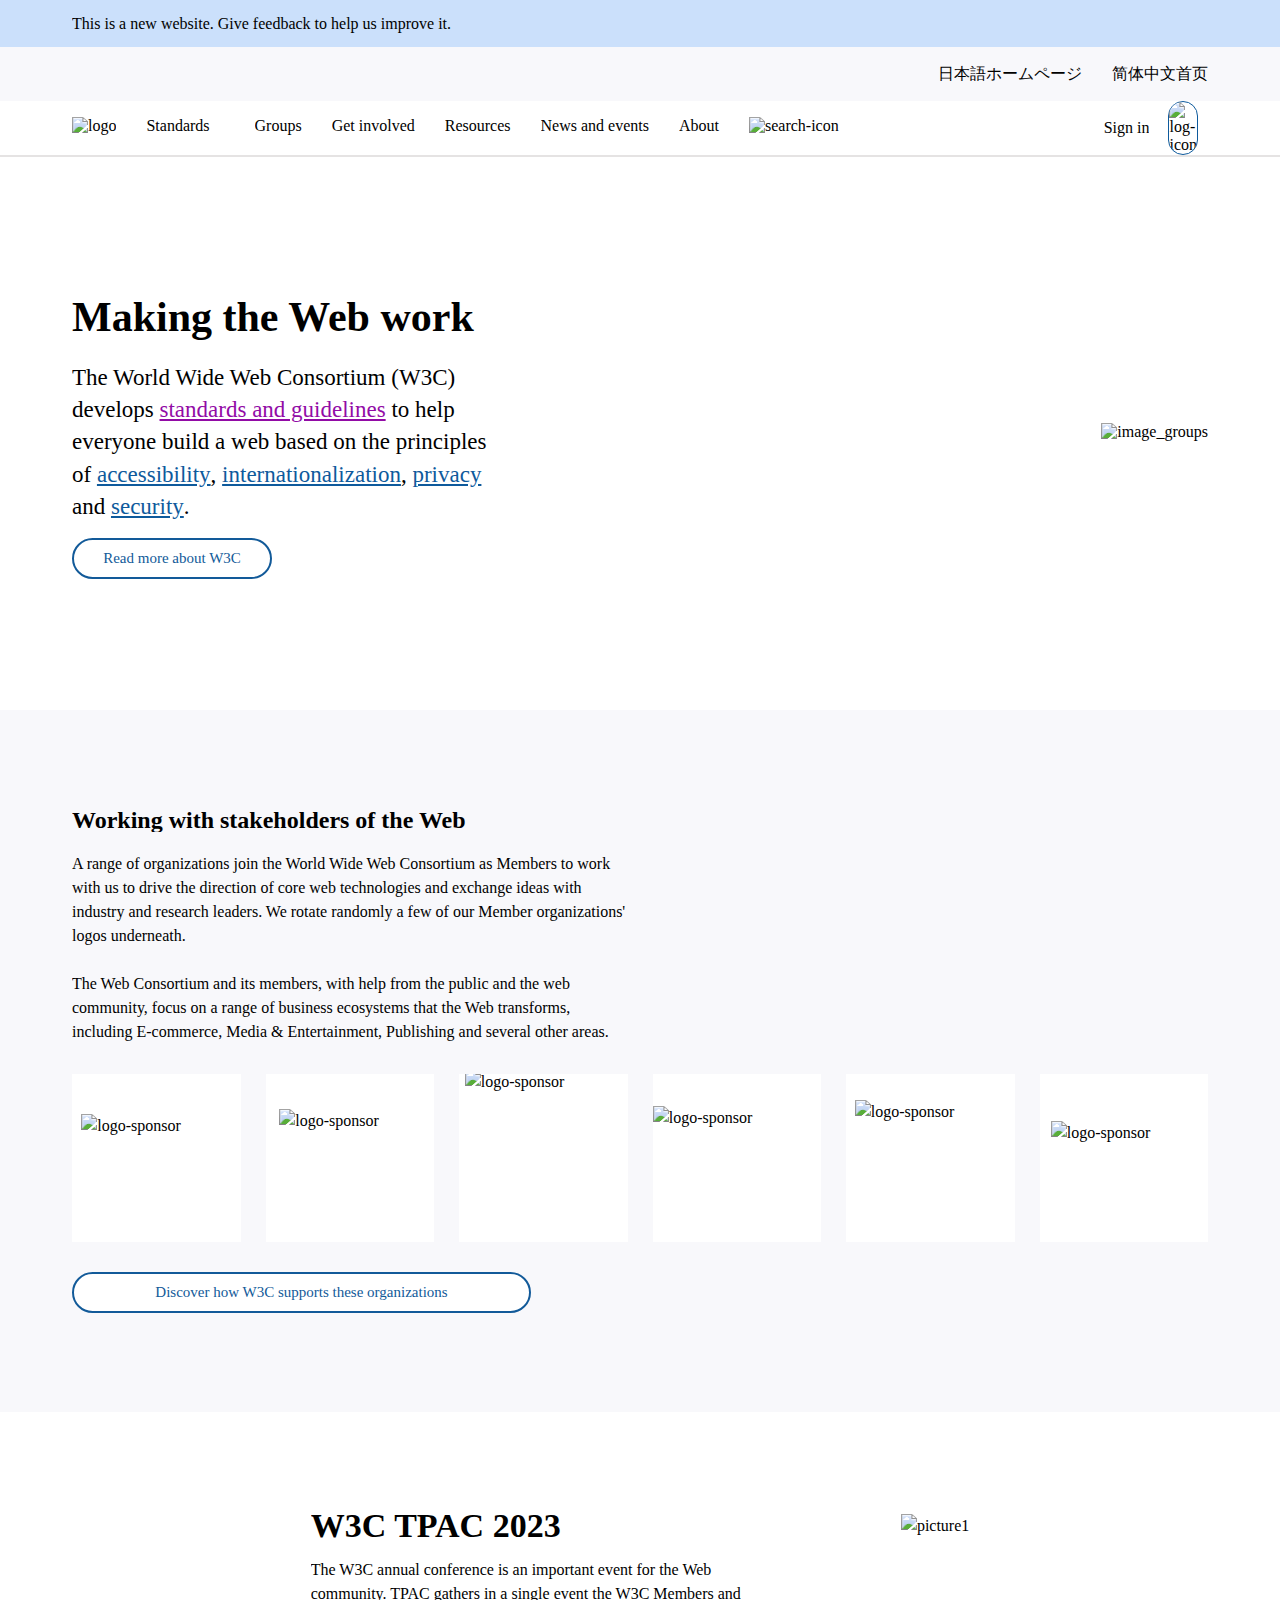
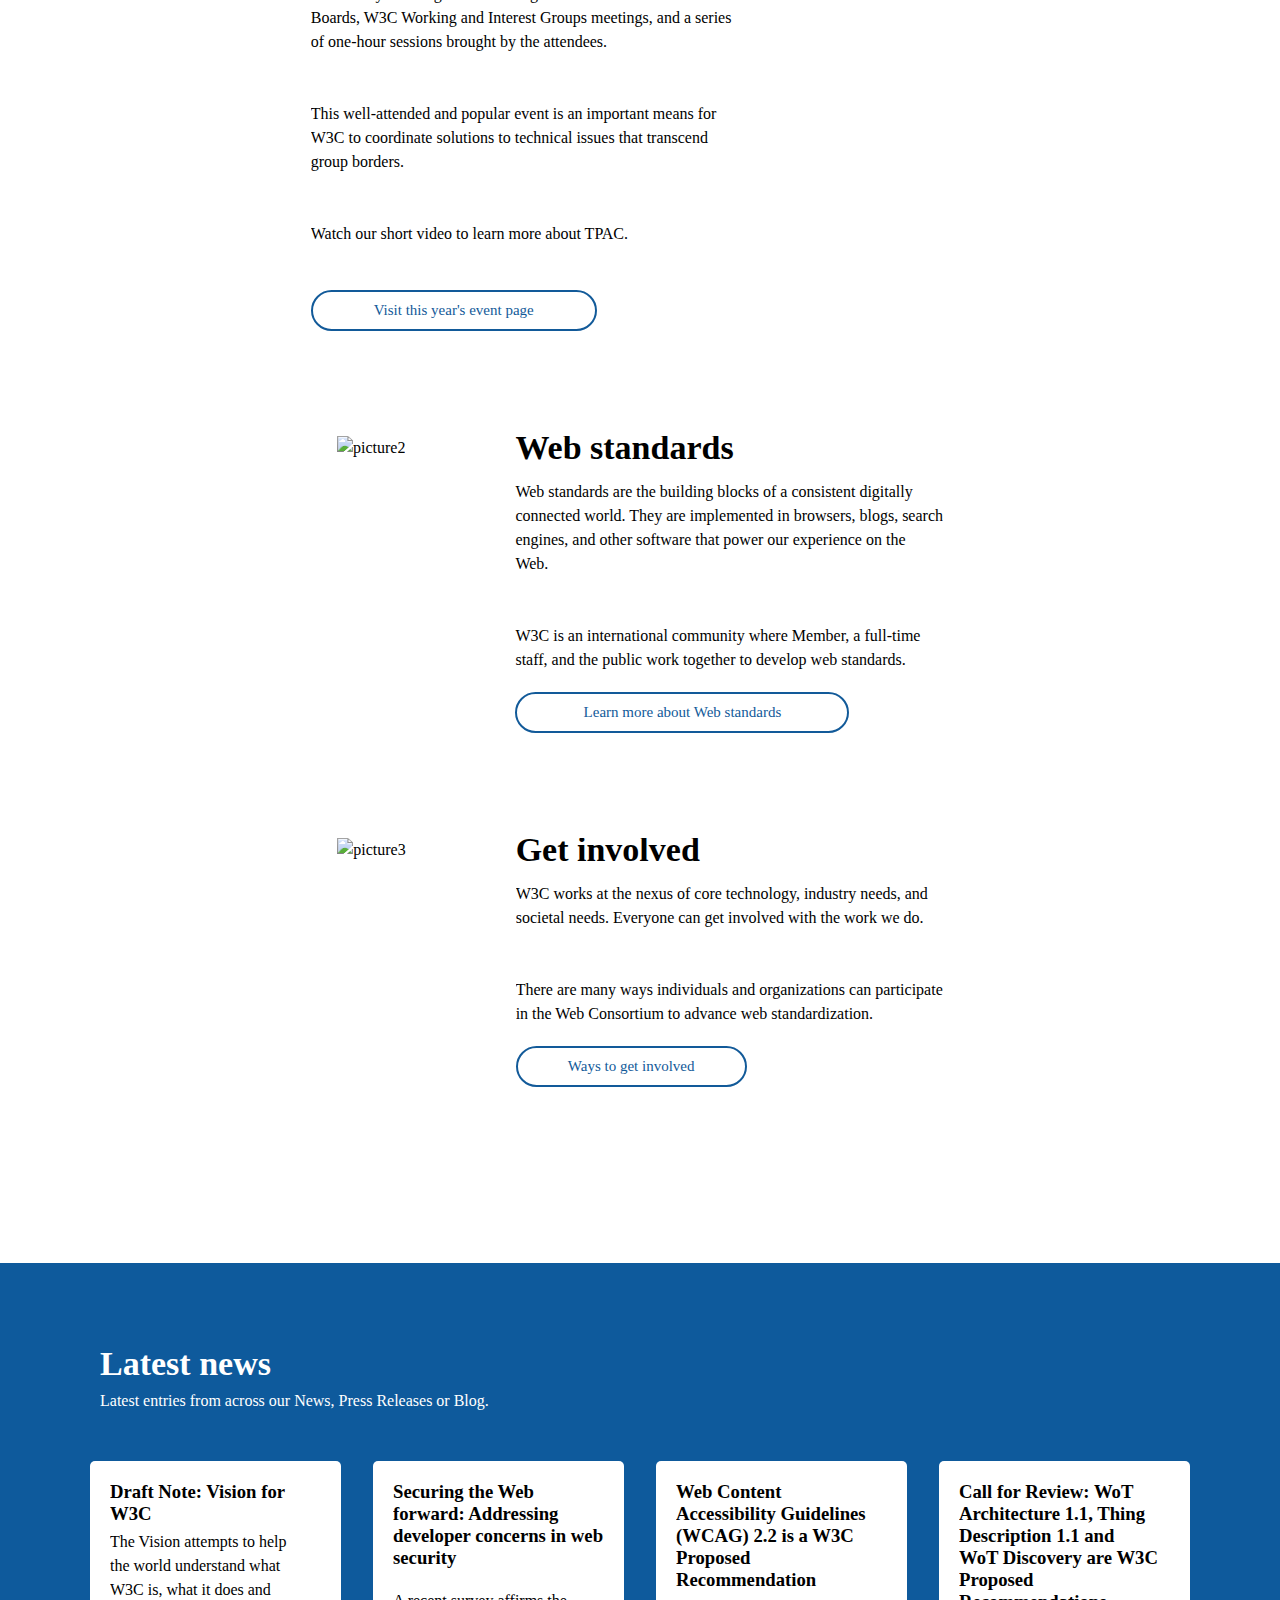
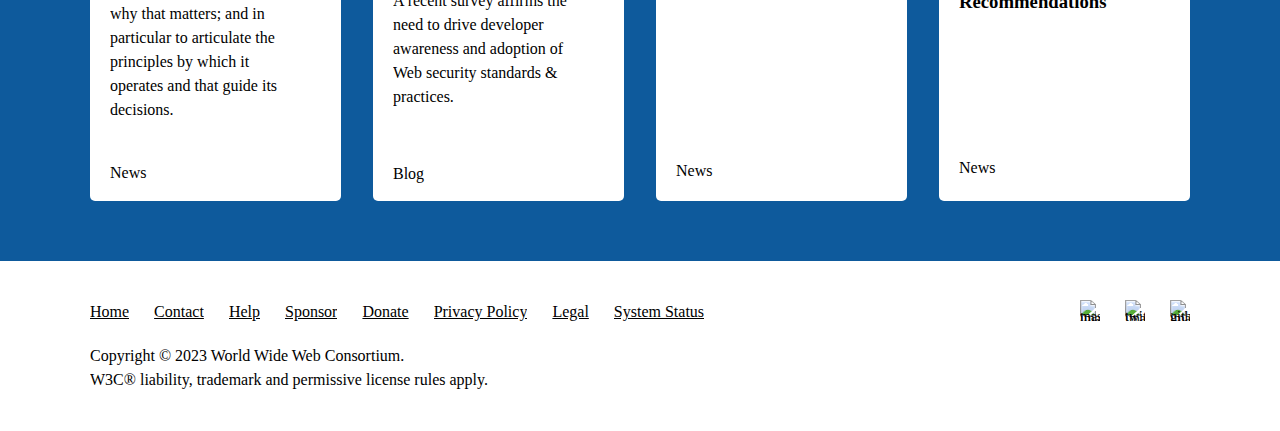
==== W3C_website/index.html @ 0fe3b933 "Add files via upload" ====
<!DOCTYPE html>
<html lang="en">
<head>
    <meta charset="UTF-8">
    <meta name="viewport" content="width=device-width, initial-scale=1.0">
    <link rel="stylesheet" href="style.css">
    <link rel="shortcut icon" href="/w3c_images/w3c-no-bars.svg" type="image/x-icon">

    <title>W3C website</title>
</head>
<body>

    <!-- il s'agit des trois premières lignes de notre site -->
<header>
    <nav class="nav1">
        <p>This is a new website. Give feedback to help us improve it.</p>
    </nav>
    <nav class="nav2">
        <p>日本語ホームページ</p>
        <p>简体中文首页</p>
    </nav>
    <section class="menu">
        <span><img src="/w3c_images/w3c-no-bars.svg" alt="logo"></span>
        <span id="span">
            <ul>
                <li class="menu-standards"><a href="#">Standards</a></li>
                <li><a href="#">Groups</a></li>
                <li><a href="#">Get involved</a></li>
                <li><a href="#">Resources</a></li>
                <li><a href="#">News and events</a></li>
                <li><a href="#">About</a></li>
                <li><a href="#"><img src="/w3c_images/search.svg" alt="search-icon"></a></li>
            </ul>
        </span>
        
        <span class="login">
            <p>Sign in</p>
            <img src="/w3c_images/avatar.svg" alt="log-icon" width="30px">
        </span>
    </section>
</header>

<!-- Nous passons au premier block -->

<div id="block1">
    <section class="text">
        <h1>Making the Web work</h1>
        <p>The World Wide Web Consortium (W3C)<br>
            develops <span class="color">standards and guidelines</span> to help <br>
            everyone build a web based on the principles <br>
            of <span>accessibility</span>, <span>internationalization</span>, <span>privacy</span><br>
            and <span>security</span>.</p>
        <button type="btn">Read more about W3C</button>
    </section>
    <section class="image1">
        <img src="/w3c_images/groups.svg" alt="image_groups">
    </section>
</div>

<!-- Nous passons au deuxième block -->

<div id="block2">
    <h2>Working with stakeholders of the Web</h2>
    <p>A range of organizations join the World Wide Web Consortium as Members to work <br>
        with us to drive the direction of core web technologies and exchange ideas with <br>
        industry and research leaders. We rotate randomly a few of our Member organizations' <br>
        logos underneath. <br>
        <br>
        The Web Consortium and its members, with help from the public and the web <br>
        community, focus on a range of business ecosystems that the Web transforms, <br>
        including E-commerce, Media & Entertainment, Publishing and several other areas.</p>
    <section class="items">
        <nav class="item1"><img src="/w3c_images/125356.png" alt="logo-sponsor" width="150px" height="68px"></nav>
        <nav class="item2"><img src="/w3c_images/9848.png" alt="logo-sponsor" width="141px" height="78px"></nav>
        <nav class="item3"><img src="/w3c_images/125217.png" alt="logo-sponsor" width="157px" height="157px"></nav>
        <nav class="item4"><img src="/w3c_images/38525.png" alt="logo-sponsor" width="168px" height="84px"></nav>
        <nav class="item5"><img src="/w3c_images/42051.png" alt="logo-sponsor" width="151px" height="96px"></nav>
        <nav class="item6"><img src="/w3c_images/117162.png" alt="logo-sponsor" width="146px" height="55.24px"></nav>
    </section>

    <button class="button2">Discover how W3C supports these organizations</button>
</div>

<!-- Nous passons au troisième -->

<div id="block3">
    <!-- la première partie -->
    <section class="first-row">
        <nav class="box1">
            <h1>W3C TPAC 2023</h1>
            <p>The W3C annual conference is an important event for the Web <br>
                community. TPAC gathers in a single event the W3C Members and <br>
                Boards, W3C Working and Interest Groups meetings, and a series <br>
                of one-hour sessions brought by the attendees. <br>
                <br>
                <br>
                This well-attended and popular event is an important means for <br>
                W3C to coordinate solutions to technical issues that transcend <br>
                group borders. <br>
                <br>
                <br>
                Watch our short video to learn more about TPAC.</p> <br>
            <button class="btn-1">Visit this year's event page</button>
        </nav>
        <nav class="box2">
            <img src="/w3c_images/tpac2023-home.jpg" alt="picture1" width="505px" height="330px">
        </nav>
    </section>
    <!-- la deuxième partie -->
    
    <section class="second-row">
        <nav class="box3">
            <img src="/w3c_images/ryan-quintal-US9Tc9pKNBU-unsplash.jpg" alt="picture2" width="502px" height="332px">
        </nav>
        <nav class="box4">
            <h1>Web standards</h1>
            <p>Web standards are the building blocks of a consistent digitally <br>
                connected world. They are implemented in browsers, blogs, search <br>
                engines, and other software that power our experience on the <br>
                 Web. <br>
                <br>
                <br>
                W3C is an international community where Member, a full-time <br>
                staff, and the public work together to develop web standards.</p>
            <button class="btn-2">Learn more about Web standards</button>
        </nav>
    </section>
    <!-- la troisième partie -->

    <section class="third-row">
        <nav class="box5">
            <img src="/w3c_images/marvin-meyer-SYTO3xs06fU-unsplash.jpg" alt="picture3" width="502px" height="332px">
        </nav>
        <nav class="box6">
            <h1>Get involved</h1>
            <p>W3C works at the nexus of core technology, industry needs, and <br>
                societal needs. Everyone can get involved with the work we do. <br>
                <br>
                <br>
                There are many ways individuals and organizations can participate <br>
                in the Web Consortium to advance web standardization. <br>
                </p>
            <button class="btn-3">Ways to get involved</button>
        </nav>
    </section>

    
</div>

<!-- Nous passons à la quatrième partie -->

<section class="titre">
    <h1>Latest news</h1>
    <p>Latest entries from across our News, Press Releases or Blog. </p>
</section>

<div id="block4">

      <nav class="boite1">
        <h3>Draft Note: Vision for W3C</h3>

        <p>The Vision attempts to help <br>
            the world understand what <br>
            W3C is, what it does and <br>
            why that matters; and in <br>
            particular to articulate the <br>
            principles by which it <br>
            operates and that guide its <br>
            decisions. <br>
            <br></p>
            <p>News</p>
      </nav>  
      <nav class="boite2">
        <h3>Securing the Web forward: Addressing developer concerns in web security</h3>
        <p>A recent survey affirms the <br>
            need to drive developer <br>
            awareness and adoption of <br>
            Web security standards & <br>
            practices. <br>
            <br>
            <br></p>
            <p>Blog</p>
      </nav>  
      <nav class="boite3">
        <h3>Web Content <br>
            Accessibility Guidelines <br>
            (WCAG) 2.2 is a W3C <br>
            Proposed <br>
            Recommendation <br>
        </h3>
        <p>News</p>
      </nav>  
      <nav class="boite4">
        <h3>Call for Review: WoT <br>
            Architecture 1.1, Thing <br>
            Description 1.1 and <br>
            WoT Discovery are W3C <br>
            Proposed <br>
            Recommendations <br>
            <br>
            <br>
            <br>
            <br></h3>
            <p>News</p>
      </nav>  
</div>

<footer>
    <section class="part-1"> 
    <nav class="f1">
        <p>Home</p>
        <p>Contact</p>
        <p>Help</p>
        <p>Sponsor</p>
        <p>Donate</p>
        <p>Privacy Policy</p>
        <p>Legal</p>
        <p>System Status</p>
    </nav>
    <nav class="f2">
        <img src="/w3c_images/mastodon.svg" alt="mastodon-image" width="20px" height="21px">
        <img src="/w3c_images/twitter.svg" alt="twitter-image" width="20px" height="21px">
        <img src="/w3c_images/github.svg" alt="github-image" width="20px" height="21px">
        
    </nav>
    </section>
    <section class="part-2">
        <p>Copyright © 2023 World Wide Web Consortium.</p>
        <p>W3C® liability, trademark and permissive license rules apply.</p>
    </section>
</footer>
</body>
</html>
---- W3C_website/style.css ----
*{
    padding: 0;
    margin: 0;
    box-sizing: border-box;
    font-family: 'Noto Sans', 'Trebuchet MS', Geneva, 'Sana serif';
    overflow-x: hidden;
}

p > span{
    text-decoration: underline;
    color: #0E5A9C;
}

.nav1{
    background: #CBE0FB;
    height: 47px;
    padding: 0 72px;
    align-items: center;
    display: flex;
    
}
.nav2{
    background: #F8F8FB;
    height: 54px;
    padding: 0 72px;
    align-items: center;
    display: flex;
    gap: 30px;
    justify-content: flex-end;
}

.menu{
    display: flex;
    border-bottom: 2px solid rgb(229, 227, 227);
    align-items: center;
    padding: 0 72px;
    
    
}
.login{
    display: flex;
    align-items: center;
    gap: 4px;
    margin-left: 220px;
    
}

ul{
    display: flex;
    gap: 15px;
    list-style: none;
}

a{
    text-decoration: none;
    color: black;
    
}
.login :last-child{
    border-radius: 50px;
    border: 1px solid #0E5A9C;
}
.menu :first-child{
    margin-right: 15px;
}

#block1{
    display: flex;
    align-items: center;
    justify-content: space-between;
    padding: 0 72px;
    height: 553px;
    font-family: 'Noto Sans', 'Trebuchet MS', Geneva, 'Sana serif';
    

}
button{
    background: #FFFFFF;
    border: 2px solid #125A99;
    border-radius: 50px;
    color: #125A99;
    padding: 10px;
    width: 200px;
    font-size: 15px;
}
#block1 > .text :first-child{
    font-size: 42px;
    font-weight: 600;
    /* line-height: 58.8px; */
    
    line-height: 58.8px;
}
#block1 > .text :nth-child(2){
    font-size: 23px;
    line-height: 32.2px;
    margin: 15px 0;
    
}


/* Le design du block2 */

.item1, .item2, .item3, .item4, .item5, .item6{
    width: 200px;
    height: 168px;
    background: #FFFFFF;
    display: flex;
    align-items: center;
    justify-content: center;
}

#block2{
    background-color: #F8F8FB;
    height: 702px;
    display: flex;
    flex-direction: column;
    justify-content: center;
    line-height: 23.5px;
    padding: 0 72px;
    
    
}
.items{
    display: flex;
    gap: 25px;
    
}

.button2{
    width: 459px;
}

#block2 :first-child{
    margin-bottom: 20px;
}
#block2 :nth-child(2){
    margin-bottom: 30px;
    font-size: 16px;
}


/* Intrégration du block3 */


#block3{
    padding: 102px 72px;
    display: flex;
    flex-direction: column;
    align-items: center;
    justify-content: center;
   
    
}
.first-row{
    display: flex;
    justify-content: space-between;
    margin-bottom: 105px;
    gap: 160px;
    line-height: 24px;
    
}

.second-row{
    display: flex;
    gap: 110px;
    margin-bottom: 105px;
    line-height: 24px;
    
}
.third-row{
    display: flex;
    justify-content: space-between;
    gap: 110px;
    line-height: 24px;
    
}

.btn-1{
    width: 286px;
}
.btn-2{
    width: 334px;
}
.btn-3{
    width: 231px;
}

/* stilisation des titres et des paragraphes dans les boxes */

.box1 :first-child{
    margin-bottom: 20px;
}

.box1 :nth-child(2){
    margin-bottom: 20px;
}


.box4 :first-child{
    margin-bottom: 20px;
}

.box4 :nth-child(2){
    margin-bottom: 20px;
}

.box6 :first-child{
    margin-bottom: 20px;
}

.box6 :nth-child(2){
    margin-bottom: 20px;
}

h1{
    font-size: 34px;
}

/* style du block4 */

#block4{
    height: 598px;
    background: #0E5A9C;
    display: flex;
    align-items: flex-end;
    justify-content: center;
    gap: 32px;
    padding-bottom: 60px;
    
}

footer{
    height: 170px;
    background: #FFFFFF;

}

.boite1, .boite2,.boite3, .boite4{
    height: 340px;
    width: 251px;
    background: #FFFFFF;
    border-radius: 5px;
    padding: 20px;
    overflow-y: hidden;
}

.boite1 :first-child{
    margin-bottom: 5px;
}
.boite1 :last-child{
    margin-top: 15px;
}

.boite2 :first-child{
    margin-bottom: 20px;
}
.boite2 :last-child{
    margin-top: 5px;
}

.boite3 :first-child{
    margin-bottom: 168px;
}

.boite4 :first-child{
    margin-bottom: 55px;
}

.titre{
    position: relative;
    left: 100px;
    top: 150px;
    line-height: 50px;
    color: #FFFFFF;
}

/* la partie du pied de page */

.part-1{
    display: flex;
    justify-content: space-between;
    margin: 0 90px;
    
}
.f1{
    display: flex;
    gap: 25px;
    margin-bottom: 20px;
    text-decoration: underline;
}



footer{
    justify-content: center;
    display: flex;
    flex-direction: column;
    line-height: 2px;
    font-size: 14px;
    

}

.f2{
    display: flex;
    gap: 25px;
}

.part-2{
    margin: 0 90px;
}


/* animation */

button:hover{
    background-color: #aacce9;
}

p{
    line-height: 24px;
    font-size: 16px;
    font-family: 'Noto Sans', 'Trebuchet MS', Geneva, 'sans-serif';
}

h3:hover{
    text-decoration: underline;
}

.color{
    color: #920BA6;
}
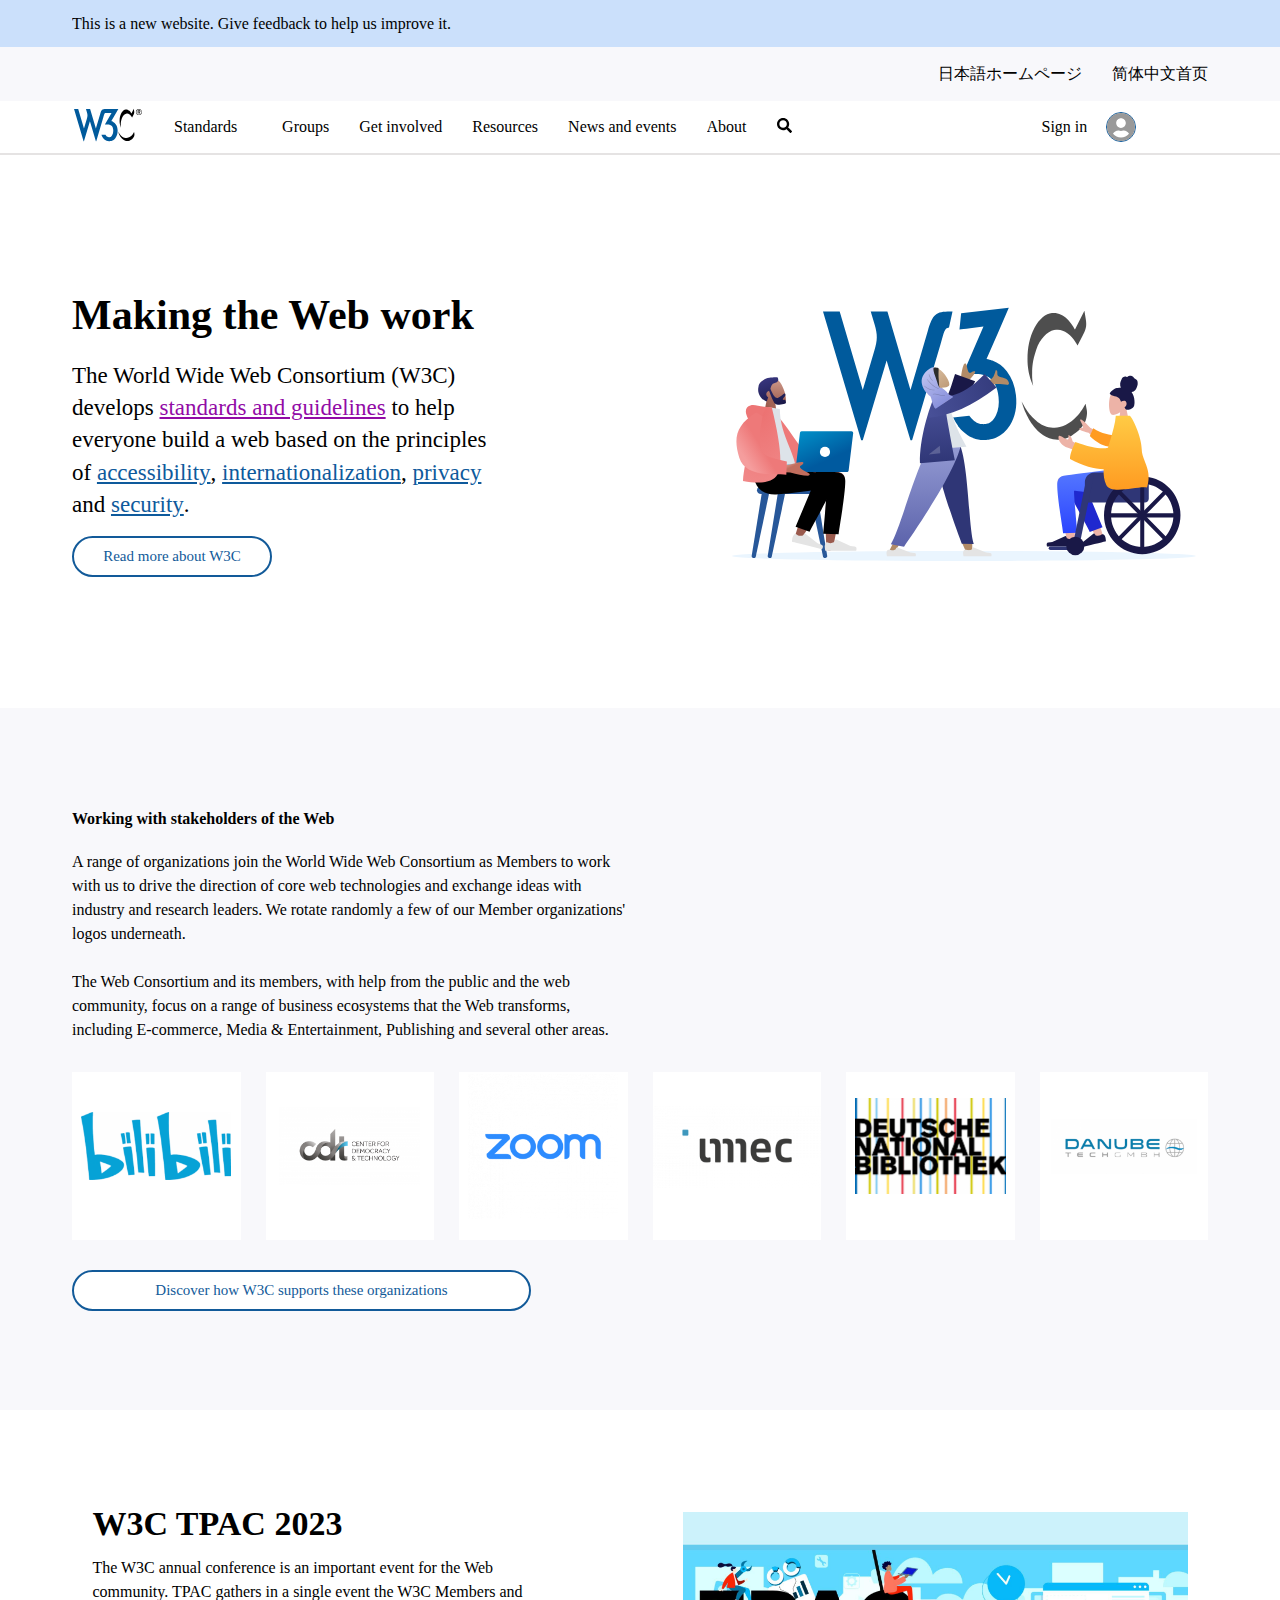
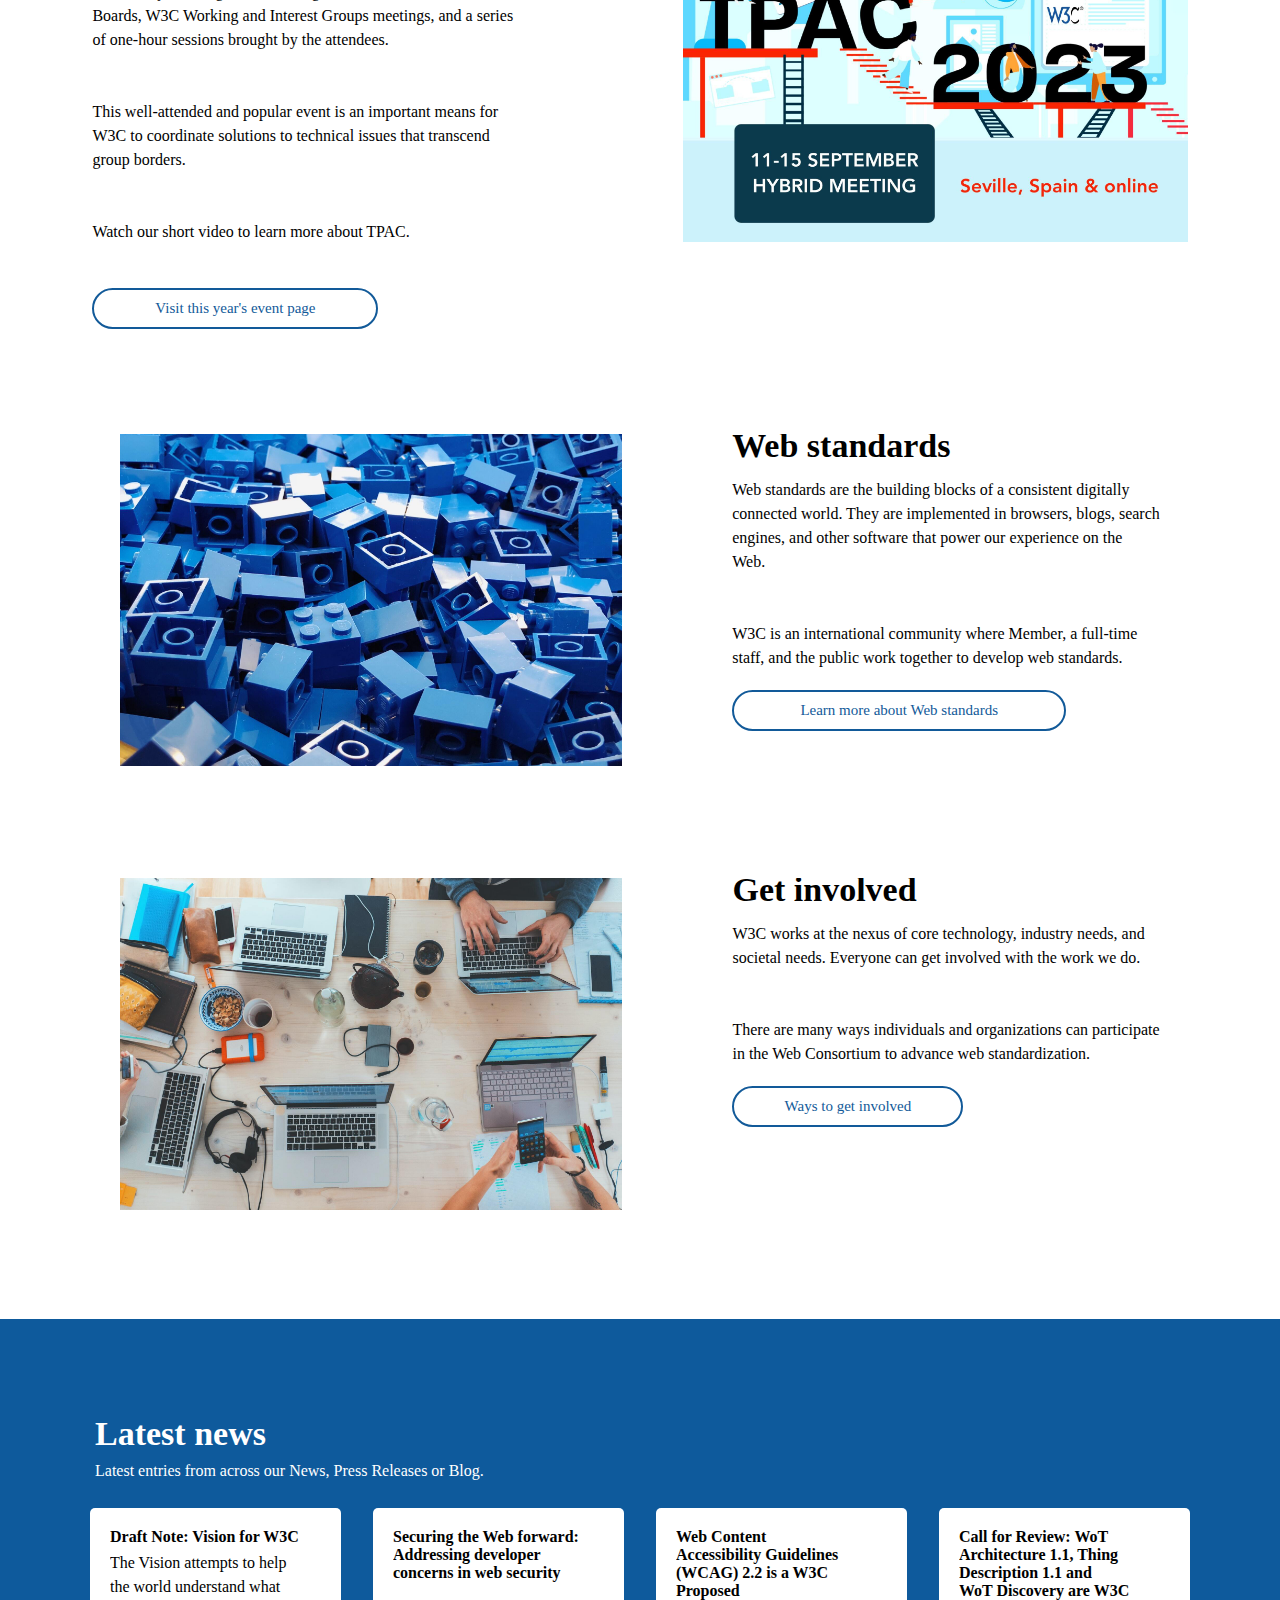
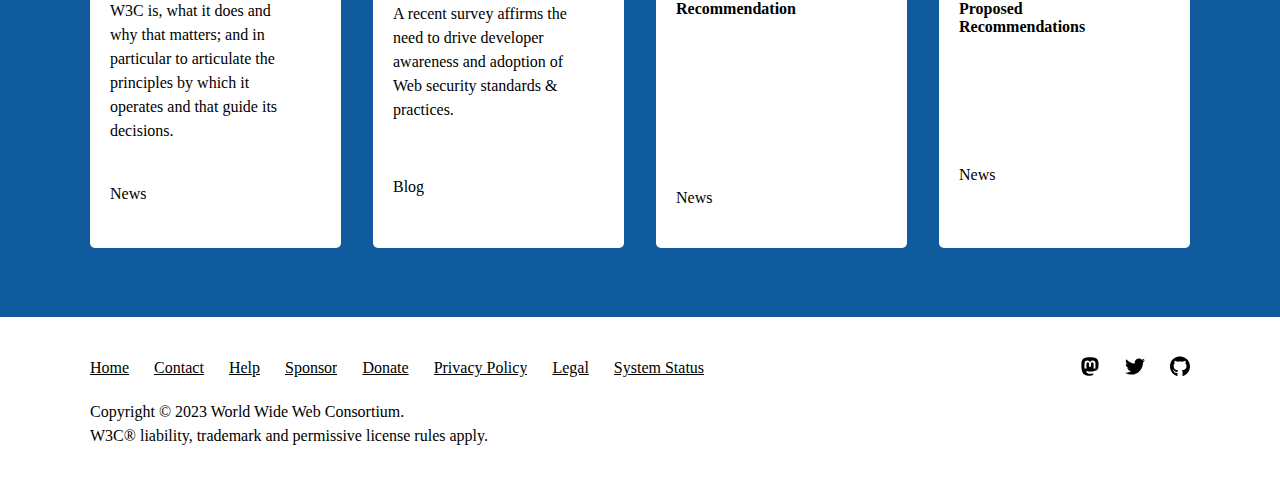
==== commit 271fc1a2: "the new modification" ====
--- a/W3C_website/index.html
+++ b/W3C_website/index.html
@@ -2,13 +2,15 @@
 <html lang="en">
 <head>
     <meta charset="UTF-8">
+   <link rel="stylesheet" href="style.css">
     <meta name="viewport" content="width=device-width, initial-scale=1.0">
-    <link rel="stylesheet" href="style.css">
     <link rel="shortcut icon" href="/w3c_images/w3c-no-bars.svg" type="image/x-icon">
 
     <title>W3C website</title>
 </head>
 <body>
+
+<div class="container"> 
 
     <!-- il s'agit des trois premières lignes de notre site -->
 <header>
@@ -20,7 +22,7 @@
         <p>简体中文首页</p>
     </nav>
     <section class="menu">
-        <span><img src="/w3c_images/w3c-no-bars.svg" alt="logo"></span>
+        <span><img src="w3c_images/w3c-no-bars.svg" alt="logo"></span>
         <span id="span">
             <ul>
                 <li class="menu-standards"><a href="#">Standards</a></li>
@@ -29,13 +31,13 @@
                 <li><a href="#">Resources</a></li>
                 <li><a href="#">News and events</a></li>
                 <li><a href="#">About</a></li>
-                <li><a href="#"><img src="/w3c_images/search.svg" alt="search-icon"></a></li>
+                <li><a href="#"><img src="w3c_images/search.svg" alt="search-icon"></a></li>
             </ul>
         </span>
         
         <span class="login">
             <p>Sign in</p>
-            <img src="/w3c_images/avatar.svg" alt="log-icon" width="30px">
+            <img src="w3c_images/avatar.svg" alt="log-icon" width="30px">
         </span>
     </section>
 </header>
@@ -53,7 +55,7 @@
         <button type="btn">Read more about W3C</button>
     </section>
     <section class="image1">
-        <img src="/w3c_images/groups.svg" alt="image_groups">
+        <img src="w3c_images/groups.svg" alt="image_groups">
     </section>
 </div>
 
@@ -70,12 +72,12 @@
         community, focus on a range of business ecosystems that the Web transforms, <br>
         including E-commerce, Media & Entertainment, Publishing and several other areas.</p>
     <section class="items">
-        <nav class="item1"><img src="/w3c_images/125356.png" alt="logo-sponsor" width="150px" height="68px"></nav>
-        <nav class="item2"><img src="/w3c_images/9848.png" alt="logo-sponsor" width="141px" height="78px"></nav>
-        <nav class="item3"><img src="/w3c_images/125217.png" alt="logo-sponsor" width="157px" height="157px"></nav>
-        <nav class="item4"><img src="/w3c_images/38525.png" alt="logo-sponsor" width="168px" height="84px"></nav>
-        <nav class="item5"><img src="/w3c_images/42051.png" alt="logo-sponsor" width="151px" height="96px"></nav>
-        <nav class="item6"><img src="/w3c_images/117162.png" alt="logo-sponsor" width="146px" height="55.24px"></nav>
+        <nav class="item1"><img src="w3c_images/125356.png" alt="logo-sponsor" width="150px" height="68px"></nav>
+        <nav class="item2"><img src="w3c_images/9848.png" alt="logo-sponsor" width="141px" height="78px"></nav>
+        <nav class="item3"><img src="w3c_images/125217.png" alt="logo-sponsor" width="150px" height="145px"></nav>
+        <nav class="item4"><img src="w3c_images/38525.png" alt="logo-sponsor" width="168px" height="84px"></nav>
+        <nav class="item5"><img src="w3c_images/42051.png" alt="logo-sponsor" width="151px" height="96px"></nav>
+        <nav class="item6"><img src="w3c_images/117162.png" alt="logo-sponsor" width="146px" height="55.24px"></nav>
     </section>
 
     <button class="button2">Discover how W3C supports these organizations</button>
@@ -103,14 +105,14 @@
             <button class="btn-1">Visit this year's event page</button>
         </nav>
         <nav class="box2">
-            <img src="/w3c_images/tpac2023-home.jpg" alt="picture1" width="505px" height="330px">
+            <img src="w3c_images/tpac2023-home.jpg" alt="picture1" width="505px" height="330px">
         </nav>
     </section>
     <!-- la deuxième partie -->
     
     <section class="second-row">
         <nav class="box3">
-            <img src="/w3c_images/ryan-quintal-US9Tc9pKNBU-unsplash.jpg" alt="picture2" width="502px" height="332px">
+            <img src="w3c_images/ryan-quintal-US9Tc9pKNBU-unsplash.jpg" alt="picture2" width="502px" height="332px">
         </nav>
         <nav class="box4">
             <h1>Web standards</h1>
@@ -129,7 +131,7 @@
 
     <section class="third-row">
         <nav class="box5">
-            <img src="/w3c_images/marvin-meyer-SYTO3xs06fU-unsplash.jpg" alt="picture3" width="502px" height="332px">
+            <img src="w3c_images/marvin-meyer-SYTO3xs06fU-unsplash.jpg" alt="picture3" width="502px" height="332px">
         </nav>
         <nav class="box6">
             <h1>Get involved</h1>
@@ -149,14 +151,17 @@
 
 <!-- Nous passons à la quatrième partie -->
 
-<section class="titre">
-    <h1>Latest news</h1>
-    <p>Latest entries from across our News, Press Releases or Blog. </p>
-</section>
+
 
 <div id="block4">
-
-      <nav class="boite1">
+    <div class="le-title">
+        <section class="titre">
+            <h1>Latest news</h1>
+            <p>Latest entries from across our News, Press Releases or Blog. </p>
+        </section>
+    </div>
+    <div class="tout">
+        <nav class="boite1">
         <h3>Draft Note: Vision for W3C</h3>
 
         <p>The Vision attempts to help <br>
@@ -203,6 +208,9 @@
             <br></h3>
             <p>News</p>
       </nav>  
+    </div>
+
+    
 </div>
 
 <footer>
@@ -218,9 +226,9 @@
         <p>System Status</p>
     </nav>
     <nav class="f2">
-        <img src="/w3c_images/mastodon.svg" alt="mastodon-image" width="20px" height="21px">
-        <img src="/w3c_images/twitter.svg" alt="twitter-image" width="20px" height="21px">
-        <img src="/w3c_images/github.svg" alt="github-image" width="20px" height="21px">
+        <img src="w3c_images/mastodon.svg" alt="mastodon-image" width="20px" height="21px">
+        <img src="w3c_images/twitter.svg" alt="twitter-image" width="20px" height="21px">
+        <img src="w3c_images/github.svg" alt="github-image" width="20px" height="21px">
         
     </nav>
     </section>
@@ -229,5 +237,6 @@
         <p>W3C® liability, trademark and permissive license rules apply.</p>
     </section>
 </footer>
+</div>
 </body>
 </html>--- a/W3C_website/style.css
+++ b/W3C_website/style.css
@@ -4,6 +4,7 @@
     box-sizing: border-box;
     font-family: 'Noto Sans', 'Trebuchet MS', Geneva, 'Sana serif';
     overflow-x: hidden;
+    font-size: 100%;
 }
 
 p > span{
@@ -34,6 +35,7 @@
     border-bottom: 2px solid rgb(229, 227, 227);
     align-items: center;
     padding: 0 72px;
+    
     
     
 }
@@ -123,6 +125,7 @@
 .items{
     display: flex;
     gap: 25px;
+    overflow: hidden;
     
 }
 
@@ -221,13 +224,20 @@
 #block4{
     height: 598px;
     background: #0E5A9C;
+
+}
+
+.tout{
     display: flex;
     align-items: flex-end;
     justify-content: center;
     gap: 32px;
     padding-bottom: 60px;
     
-}
+
+}
+    
+
 
 footer{
     height: 170px;
@@ -267,11 +277,9 @@
 }
 
 .titre{
-    position: relative;
-    left: 100px;
-    top: 150px;
     line-height: 50px;
     color: #FFFFFF;
+    padding: 90px 0 25px 95px;
 }
 
 /* la partie du pied de page */
@@ -331,4 +339,127 @@
     color: #920BA6;
 }
 
-
+/* Rendons notre site responsive avec des media quaries */
+
+@media screen and (max-width: 1000px) {
+    .menu{
+        display: grid;
+        box-sizing: border-box;
+    }
+
+    #block1{
+        display: grid;
+        box-sizing: border-box;
+        height: auto;
+
+    }
+    #block2{
+        margin-top: 20px;
+        box-sizing: border-box;
+        height: auto;
+    }
+    .items{
+        display: flex;
+        flex-wrap: wrap;
+        width: auto;
+        align-items: center;
+        height: auto;
+    }
+
+    .first-row{
+        display: grid;
+        box-sizing: border-box;
+        height: auto;
+    }
+    .second-row{
+        display: grid;
+        box-sizing: border-box;
+        height: auto;
+    }
+    .text{
+        display: flex;
+        flex-wrap: wrap;
+        
+        
+    }
+
+    .third-row{
+        display: grid;
+        box-sizing: border-box;
+        height: auto;
+    }
+    #block3{
+        display: grid;
+        box-sizing: border-box;
+        height: auto;
+    }
+    
+    #block4{
+        height: auto;
+        width: auto;
+        justify-content: center;
+    }
+
+    .tout{
+        display: flex;
+        flex-wrap: wrap;
+        height: auto;
+        width: auto;
+        
+        
+    }
+
+    .container{
+        align-items: center;
+    }
+    .f1{
+        display: flex;
+        flex-wrap: wrap;
+    }
+    button{
+        margin: 0 auto;
+        width: auto;
+    }
+    .button2{
+        display: none;
+    }
+}
+
+@media screen and (max-width: 840px) {
+    
+    
+    .items{
+        display: flex;
+        justify-content: center;
+        flex-wrap: wrap;
+        
+    }
+    .part-1{
+        display: grid;
+    }
+    footer{
+        height: auto;
+    }
+
+    .tout{
+        width: auto;
+        justify-content: center;
+    }
+    
+}
+
+@media screen and (max-width: 550px) {
+    .f1{
+        display: flex;
+        flex-wrap: wrap;
+
+        
+    }
+     .tout{
+        width: auto;
+        justify-content: center;
+        
+    }
+    
+    
+}